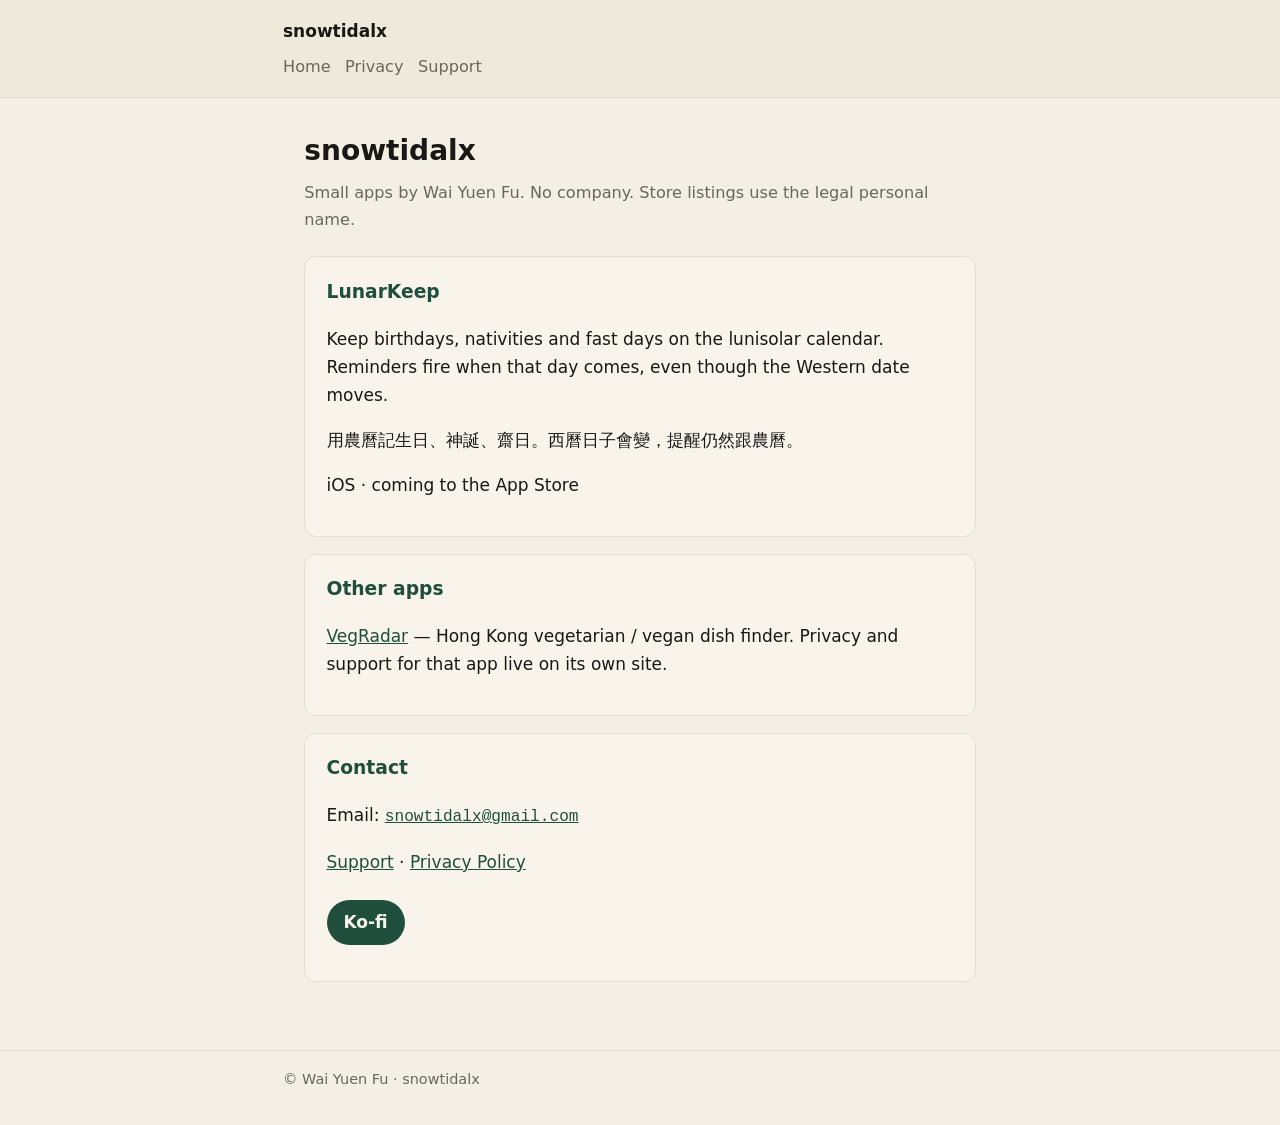
==== index.html @ 81e86f7d "Add privacy, support and marketing pages" ====
<!DOCTYPE html>
<html lang="en">
<head>
  <meta charset="utf-8" />
  <meta name="viewport" content="width=device-width, initial-scale=1" />
  <title>snowtidalx</title>
  <meta name="description" content="Apps by Wai Yuen Fu — LunarKeep and other small tools." />
  <link rel="stylesheet" href="styles.css" />
</head>
<body>
  <header>
    <div class="inner">
      <a class="brand" href="/">snowtidalx</a>
      <nav>
        <a href="/">Home</a>
        <a href="/privacy/">Privacy</a>
        <a href="/support/">Support</a>
      </nav>
    </div>
  </header>
  <main>
    <h1>snowtidalx</h1>
    <p class="sub tight">Small apps by Wai Yuen Fu. No company. Store listings use the legal personal name.</p>

    <div class="card">
      <h2>LunarKeep</h2>
      <p>Keep birthdays, nativities and fast days on the lunisolar calendar. Reminders fire when that day comes, even though the Western date moves.</p>
      <p>用農曆記生日、神誕、齋日。西曆日子會變，提醒仍然跟農曆。</p>
      <p>iOS · coming to the App Store</p>
    </div>

    <div class="card">
      <h2>Other apps</h2>
      <p><a href="https://vegradar.github.io/">VegRadar</a> — Hong Kong vegetarian / vegan dish finder. Privacy and support for that app live on its own site.</p>
    </div>

    <div class="card">
      <h2>Contact</h2>
      <p>Email: <a class="mono" href="mailto:snowtidalx@gmail.com">snowtidalx@gmail.com</a></p>
      <p><a href="/support/">Support</a> · <a href="/privacy/">Privacy Policy</a></p>
      <p><a class="cta" href="https://ko-fi.com/snowtidalx">Ko-fi</a></p>
    </div>
  </main>
  <footer>
    <div class="inner">© Wai Yuen Fu · snowtidalx</div>
  </footer>
</body>
</html>
---- styles.css ----
:root {
  --bg: #f4efe4;
  --card: #f8f4eb;
  --ink: #1a1814;
  --muted: #6b655c;
  --seed: #1f4e3d;
  --cinnabar: #b23a2f;
  --line: #e4dfd2;
  --max: 42rem;
}
* { box-sizing: border-box; }
html { font-size: 17px; }
body {
  margin: 0;
  font-family: system-ui, -apple-system, "Segoe UI", Roboto, "Noto Sans TC",
    "PingFang TC", "Microsoft JhengHei", sans-serif;
  background: var(--bg);
  color: var(--ink);
  line-height: 1.65;
}
a { color: var(--seed); }
header {
  border-bottom: 1px solid var(--line);
  padding: 1rem 1.25rem;
  background: #efe9dc;
}
header .inner, main, footer .inner {
  max-width: var(--max);
  margin: 0 auto;
}
header a.brand {
  color: var(--ink);
  text-decoration: none;
  font-weight: 700;
}
header nav { margin-top: 0.5rem; display: flex; flex-wrap: wrap; gap: 0.85rem; }
header nav a { text-decoration: none; color: var(--muted); font-size: 0.95rem; }
header nav a:hover { color: var(--cinnabar); }
main { padding: 1.75rem 1.25rem 3rem; }
h1 { font-size: 1.65rem; margin: 0 0 0.35rem; font-weight: 700; }
.sub { color: var(--muted); margin: 0 0 0.35rem; font-size: 0.95rem; }
.sub.tight { margin-bottom: 1.35rem; }
.card {
  background: var(--card);
  border: 1px solid var(--line);
  border-radius: 12px;
  padding: 1.15rem 1.25rem;
  margin-bottom: 1rem;
}
h2 { font-size: 1.1rem; margin: 1rem 0 0.5rem; color: var(--seed); }
.card h2:first-child { margin-top: 0; }
ul { padding-left: 1.2rem; margin: 0.4rem 0 0.8rem; }
.lang-tabs { display: flex; gap: 0.5rem; flex-wrap: wrap; margin-bottom: 1rem; }
.lang-tabs a {
  text-decoration: none;
  padding: 0.35rem 0.7rem;
  border-radius: 999px;
  border: 1px solid var(--line);
  color: var(--muted);
  font-size: 0.9rem;
}
.lang-tabs a.active { background: var(--seed); color: #f8f4eb; border-color: var(--seed); }
.lang-block { display: none; }
.lang-block.active { display: block; }
.cta {
  display: inline-block;
  margin-top: 0.4rem;
  padding: 0.5rem 1rem;
  border-radius: 999px;
  background: var(--seed);
  color: #f8f4eb !important;
  text-decoration: none;
  font-weight: 650;
}
.mono { font-family: ui-monospace, Menlo, Consolas, monospace; font-size: 0.95em; }
footer {
  border-top: 1px solid var(--line);
  padding: 1rem 1.25rem 2rem;
  color: var(--muted);
  font-size: 0.85rem;
}
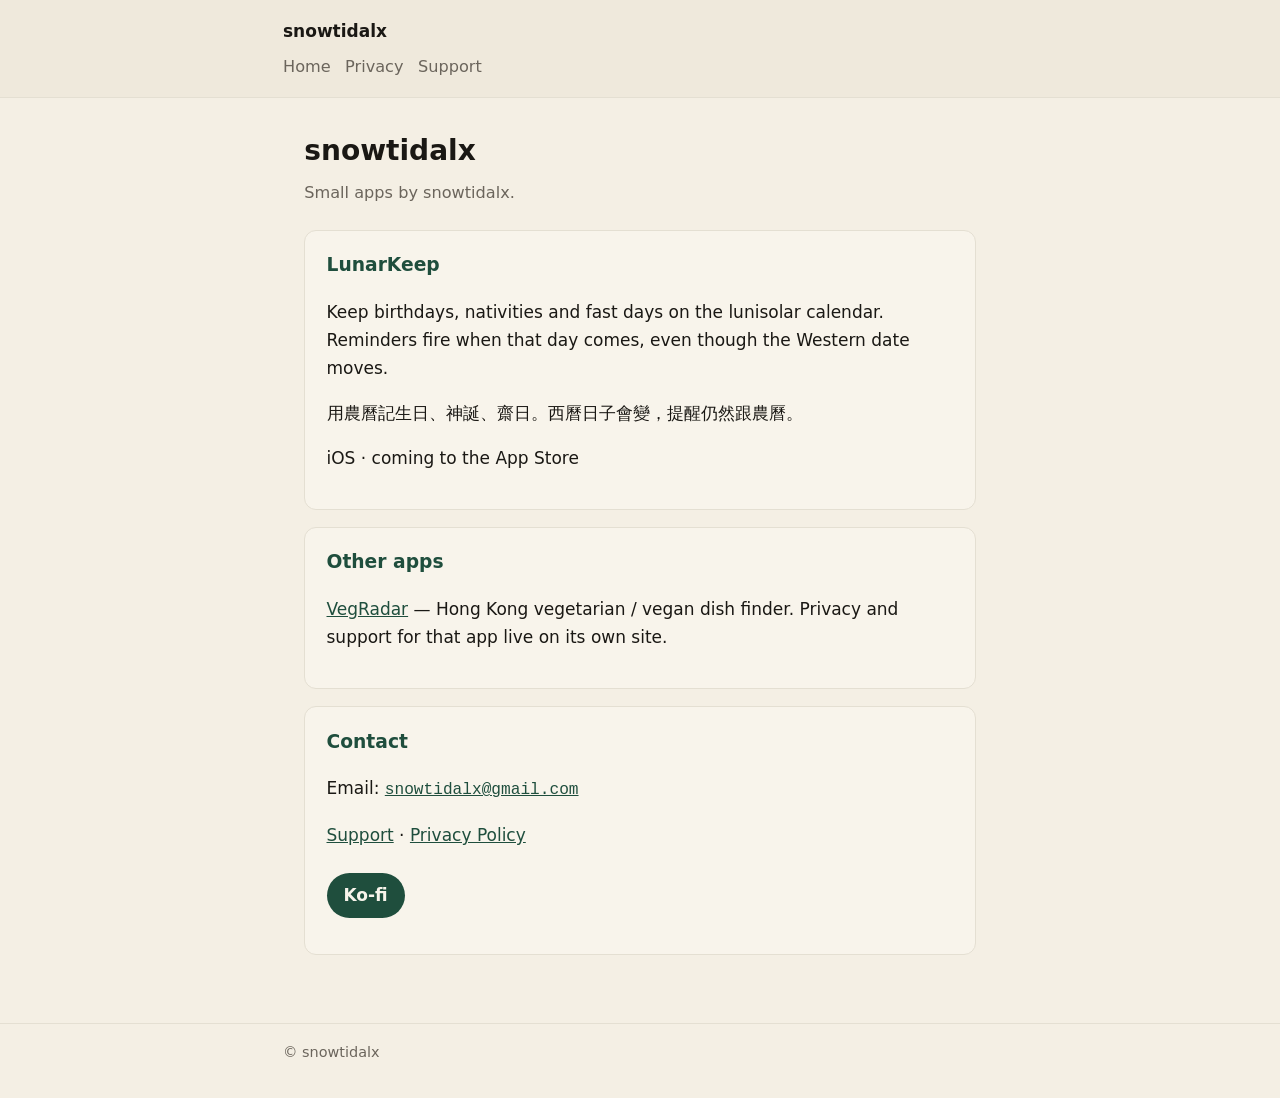
==== commit 51ec6fdc: "Drop legal name from public pages" ====
--- a/index.html
+++ b/index.html
@@ -4,7 +4,7 @@
   <meta charset="utf-8" />
   <meta name="viewport" content="width=device-width, initial-scale=1" />
   <title>snowtidalx</title>
-  <meta name="description" content="Apps by Wai Yuen Fu — LunarKeep and other small tools." />
+  <meta name="description" content="Apps by snowtidalx — LunarKeep and other small tools." />
   <link rel="stylesheet" href="styles.css" />
 </head>
 <body>
@@ -20,7 +20,7 @@
   </header>
   <main>
     <h1>snowtidalx</h1>
-    <p class="sub tight">Small apps by Wai Yuen Fu. No company. Store listings use the legal personal name.</p>
+    <p class="sub tight">Small apps by snowtidalx.</p>
 
     <div class="card">
       <h2>LunarKeep</h2>
@@ -42,7 +42,7 @@
     </div>
   </main>
   <footer>
-    <div class="inner">© Wai Yuen Fu · snowtidalx</div>
+    <div class="inner">© snowtidalx</div>
   </footer>
 </body>
 </html>
